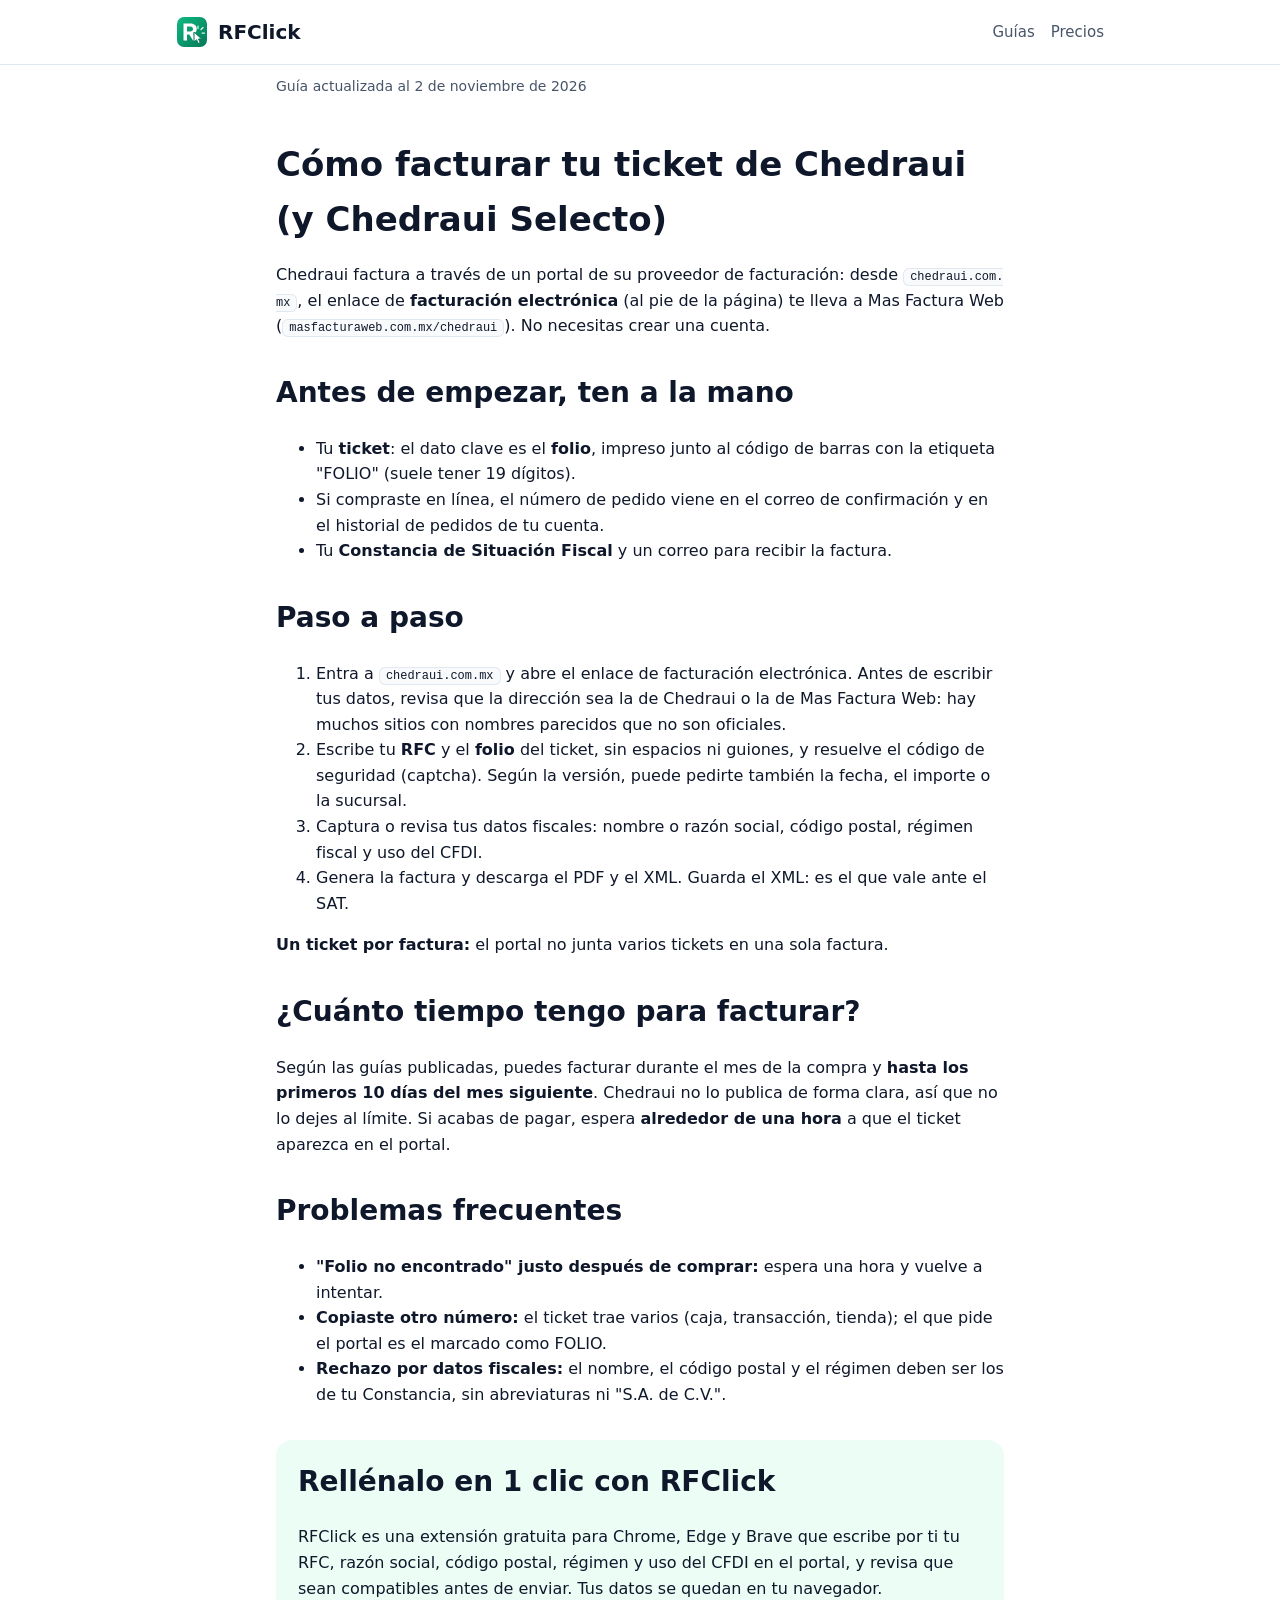
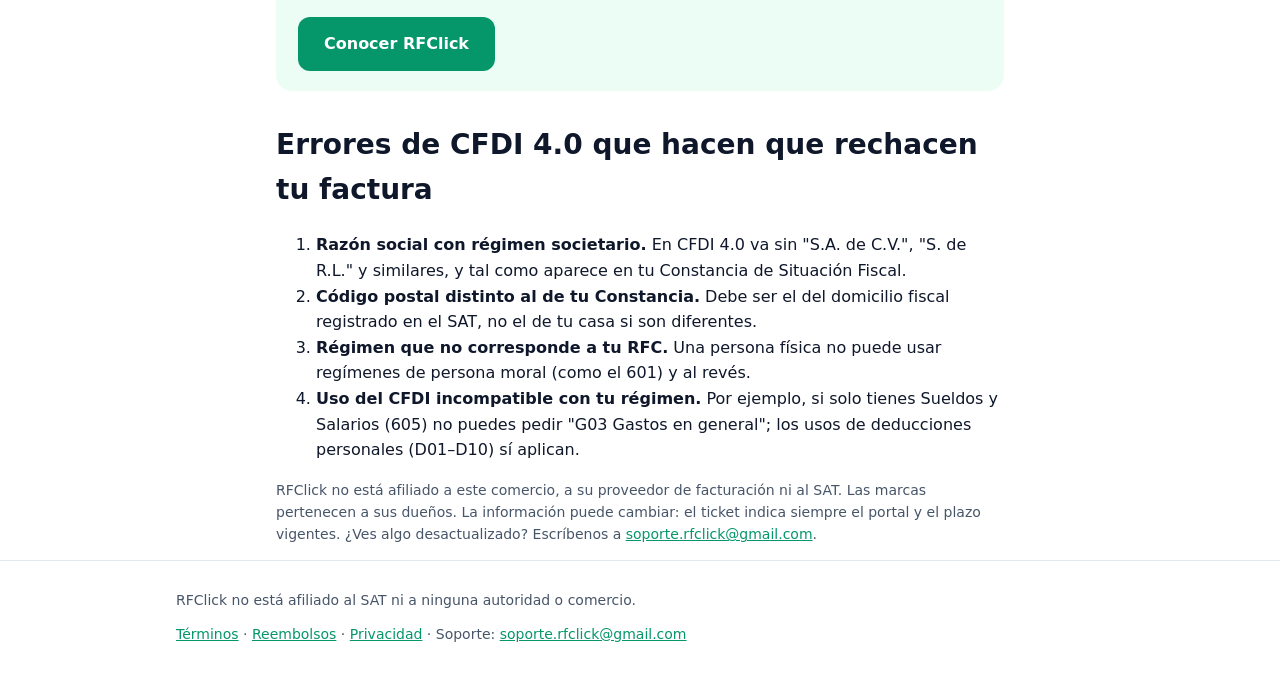
==== facturar-chedraui.html @ 7af008f0 "Guías para facturar en Soriana y Chedraui Co-Authored-By: Claude Opus 5.5 <noreply@anthropic.com> Cl" ====
<!doctype html>
<html lang="es">
<head>
  <meta charset="utf-8">
  <meta name="viewport" content="width=device-width, initial-scale=1">
  <title>Cómo facturar tu ticket de Chedraui (2026) · RFClick</title>
  <meta name="description" content="Paso a paso para facturar tus compras de Chedraui y Chedraui Selecto: el folio del ticket, el portal de facturación, el plazo y errores de CFDI 4.0.">
  <link rel="canonical" href="https://angelomaiale.github.io/rfclick/facturar-chedraui.html">
  <meta property="og:title" content="Cómo facturar tu ticket de Chedraui (2026) · RFClick">
  <meta property="og:description" content="Paso a paso para facturar tus compras de Chedraui y Chedraui Selecto: el folio del ticket, el portal de facturación, el plazo y errores de CFDI 4.0.">
  <meta property="og:image" content="https://angelomaiale.github.io/rfclick/img/og.png">
  <link rel="icon" href="img/favicon-32.png">
  <link rel="stylesheet" href="estilos.css">
  <script type="application/ld+json">{"@context": "https://schema.org", "@type": "HowTo", "name": "Cómo facturar tu ticket de Chedraui", "description": "Paso a paso para facturar tus compras de Chedraui y Chedraui Selecto: el folio del ticket, el portal de facturación, el plazo y errores de CFDI 4.0.", "step": [{"@type": "HowToStep", "position": 1, "name": "Entra al portal de facturación desde chedraui.com.mx"}, {"@type": "HowToStep", "position": 2, "name": "Escribe tu RFC y el folio del ticket y resuelve el captcha"}, {"@type": "HowToStep", "position": 3, "name": "Captura razón social, código postal, régimen y uso del CFDI"}, {"@type": "HowToStep", "position": 4, "name": "Genera la factura en PDF y XML"}]}</script>
</head>
<body>
  <header class="barra">
    <div class="contenedor">
      <a class="marca" href="./"><img src="img/icono.svg" alt="">RFClick</a>
      <nav><a href="./#guias">Guías</a><a href="./#precios">Precios</a></nav>
    </div>
  </header>

  <main class="contenedor legal guia">
    <p class="nota">Guía actualizada al 2 de noviembre de 2026</p>
    <h1>Cómo facturar tu ticket de Chedraui (y Chedraui Selecto)</h1>
    <p>Chedraui factura a través de un portal de su proveedor de facturación: desde <code>chedraui.com.mx</code>,
    el enlace de <strong>facturación electrónica</strong> (al pie de la página) te lleva a Mas Factura Web
    (<code>masfacturaweb.com.mx/chedraui</code>). No necesitas crear una cuenta.</p>

    <h2>Antes de empezar, ten a la mano</h2>
    <ul>
      <li>Tu <strong>ticket</strong>: el dato clave es el <strong>folio</strong>, impreso junto al código de barras
        con la etiqueta "FOLIO" (suele tener 19 dígitos).</li>
      <li>Si compraste en línea, el número de pedido viene en el correo de confirmación y en el historial de
        pedidos de tu cuenta.</li>
      <li>Tu <strong>Constancia de Situación Fiscal</strong> y un correo para recibir la factura.</li>
    </ul>

    <h2>Paso a paso</h2>
    <ol>
      <li>Entra a <code>chedraui.com.mx</code> y abre el enlace de facturación electrónica. Antes de escribir tus
        datos, revisa que la dirección sea la de Chedraui o la de Mas Factura Web: hay muchos sitios con nombres
        parecidos que no son oficiales.</li>
      <li>Escribe tu <strong>RFC</strong> y el <strong>folio</strong> del ticket, sin espacios ni guiones, y
        resuelve el código de seguridad (captcha). Según la versión, puede pedirte también la fecha, el importe o
        la sucursal.</li>
      <li>Captura o revisa tus datos fiscales: nombre o razón social, código postal, régimen fiscal y uso del
        CFDI.</li>
      <li>Genera la factura y descarga el PDF y el XML. Guarda el XML: es el que vale ante el SAT.</li>
    </ol>
    <p><strong>Un ticket por factura:</strong> el portal no junta varios tickets en una sola factura.</p>

    <h2>¿Cuánto tiempo tengo para facturar?</h2>
    <p>Según las guías publicadas, puedes facturar durante el mes de la compra y <strong>hasta los primeros
    10 días del mes siguiente</strong>. Chedraui no lo publica de forma clara, así que no lo dejes al límite.
    Si acabas de pagar, espera <strong>alrededor de una hora</strong> a que el ticket aparezca en el portal.</p>

    <h2>Problemas frecuentes</h2>
    <ul>
      <li><strong>"Folio no encontrado" justo después de comprar:</strong> espera una hora y vuelve a intentar.</li>
      <li><strong>Copiaste otro número:</strong> el ticket trae varios (caja, transacción, tienda); el que pide el
        portal es el marcado como FOLIO.</li>
      <li><strong>Rechazo por datos fiscales:</strong> el nombre, el código postal y el régimen deben ser los de tu
        Constancia, sin abreviaturas ni "S.A. de C.V.".</li>
    </ul>

    <aside class="cta">
      <h2>Rellénalo en 1 clic con RFClick</h2>
      <p>RFClick es una extensión gratuita para Chrome, Edge y Brave que escribe por ti tu RFC, razón social,
      código postal, régimen y uso del CFDI en el portal, y revisa que sean compatibles antes de enviar.
      Tus datos se quedan en tu navegador.</p>
      <a class="boton" href="./">Conocer RFClick</a>
    </aside>

    <h2>Errores de CFDI 4.0 que hacen que rechacen tu factura</h2>
    <ol>
      <li><strong>Razón social con régimen societario.</strong> En CFDI 4.0 va sin "S.A. de C.V.", "S. de R.L." y
        similares, y tal como aparece en tu Constancia de Situación Fiscal.</li>
      <li><strong>Código postal distinto al de tu Constancia.</strong> Debe ser el del domicilio fiscal registrado
        en el SAT, no el de tu casa si son diferentes.</li>
      <li><strong>Régimen que no corresponde a tu RFC.</strong> Una persona física no puede usar regímenes de
        persona moral (como el 601) y al revés.</li>
      <li><strong>Uso del CFDI incompatible con tu régimen.</strong> Por ejemplo, si solo tienes Sueldos y
        Salarios (605) no puedes pedir "G03 Gastos en general"; los usos de deducciones personales (D01–D10)
        sí aplican.</li>
    </ol>

    <p class="nota">RFClick no está afiliado a este comercio, a su proveedor de facturación ni al SAT. Las marcas
    pertenecen a sus dueños. La información puede cambiar: el ticket indica siempre el portal y el plazo
    vigentes. ¿Ves algo desactualizado? Escríbenos a <a href="mailto:soporte.rfclick@gmail.com">soporte.rfclick@gmail.com</a>.</p>
  </main>

  <footer>
    <div class="contenedor">
      <span>RFClick no está afiliado al SAT ni a ninguna autoridad o comercio.</span>
      <span><a href="terminos.html">Términos</a> · <a href="reembolsos.html">Reembolsos</a> · <a href="privacidad.html">Privacidad</a> · Soporte: <a href="mailto:soporte.rfclick@gmail.com">soporte.rfclick@gmail.com</a></span>
    </div>
  </footer>
</body>
</html>
---- estilos.css ----
:root {
  --verde: #059669;
  --verde-oscuro: #047857;
  --verde-claro: #ecfdf5;
  --tinta: #0f172a;
  --suave: #475569;
  --borde: #e2e8f0;
  --fondo: #ffffff;
  --tarjeta: #f8fafc;
}
@media (prefers-color-scheme: dark) {
  :root {
    --verde: #34d399;
    --verde-oscuro: #10b981;
    --verde-claro: #052e22;
    --tinta: #e2e8f0;
    --suave: #94a3b8;
    --borde: #1e293b;
    --fondo: #0b1120;
    --tarjeta: #111827;
  }
}
* { box-sizing: border-box; }
body {
  margin: 0;
  font-family: system-ui, -apple-system, "Segoe UI", Roboto, sans-serif;
  color: var(--tinta);
  background: var(--fondo);
  line-height: 1.6;
}
a { color: var(--verde); }
.contenedor { max-width: 960px; margin: 0 auto; padding: 0 16px; }
header.barra { border-bottom: 1px solid var(--borde); }
header.barra .contenedor { display: flex; align-items: center; justify-content: space-between; height: 64px; }
.marca { display: flex; align-items: center; gap: 10px; font-weight: 800; font-size: 20px; color: var(--tinta); text-decoration: none; }
.marca img { width: 32px; height: 32px; }
nav a { margin-left: 16px; text-decoration: none; color: var(--suave); font-size: 15px; }
.hero { padding: 56px 0 32px; text-align: center; }
.hero h1 { font-size: clamp(32px, 6vw, 52px); line-height: 1.1; margin: 0 0 16px; letter-spacing: -0.02em; }
.hero p { font-size: 19px; color: var(--suave); max-width: 640px; margin: 0 auto 28px; }
.boton {
  display: inline-block; background: var(--verde); color: #fff; text-decoration: none; font-weight: 700;
  padding: 14px 26px; border-radius: 12px;
}
.boton[aria-disabled="true"] { opacity: 0.6; pointer-events: none; }
.nota { display: block; margin-top: 10px; font-size: 14px; color: var(--suave); }
.captura { margin: 40px auto 0; max-width: 900px; border-radius: 16px; overflow: hidden; border: 1px solid var(--borde); }
.captura img { display: block; width: 100%; height: auto; }
section { padding: 40px 0; }
h2 { font-size: 28px; margin: 0 0 20px; }
.rejilla { display: grid; grid-template-columns: repeat(auto-fit, minmax(min(100%, 380px), 1fr)); gap: 16px; }
.tarjeta { background: var(--tarjeta); border: 1px solid var(--borde); border-radius: 14px; padding: 20px; }
.tarjeta h3 { margin: 0 0 6px; font-size: 18px; }
.tarjeta p { margin: 0; color: var(--suave); }
ol.pasos { padding-left: 20px; font-size: 17px; }
.precios .tarjeta strong { font-size: 24px; display: block; margin: 6px 0; }
footer { border-top: 1px solid var(--borde); padding: 28px 0; color: var(--suave); font-size: 14px; }
footer .contenedor { display: flex; flex-wrap: wrap; gap: 12px 24px; justify-content: space-between; }
.legal { max-width: 760px; }
.legal h1 { font-size: 34px; margin: 40px 0 8px; }
.legal table { width: 100%; border-collapse: collapse; font-size: 15px; }
.legal th, .legal td { text-align: left; border-bottom: 1px solid var(--borde); padding: 8px 6px; vertical-align: top; }
.legal .tabla { overflow-x: auto; }
.resumen { background: var(--verde-claro); border-radius: 12px; padding: 14px 18px; }

.guia h2 { margin-top: 32px; }
.guia code { background: var(--tarjeta); border: 1px solid var(--borde); border-radius: 6px; padding: 1px 6px; font-size: 0.92em; word-break: break-all; }
.cta { background: var(--verde-claro); border-radius: 16px; padding: 20px 22px; margin: 32px 0; }
.cta h2 { margin-top: 0; }
.lista-guias a { font-weight: 600; text-decoration: none; }
@media (max-width: 480px) {
  nav a { margin-left: 12px; font-size: 14px; }
  nav a[href="#como"] { display: none; }
}
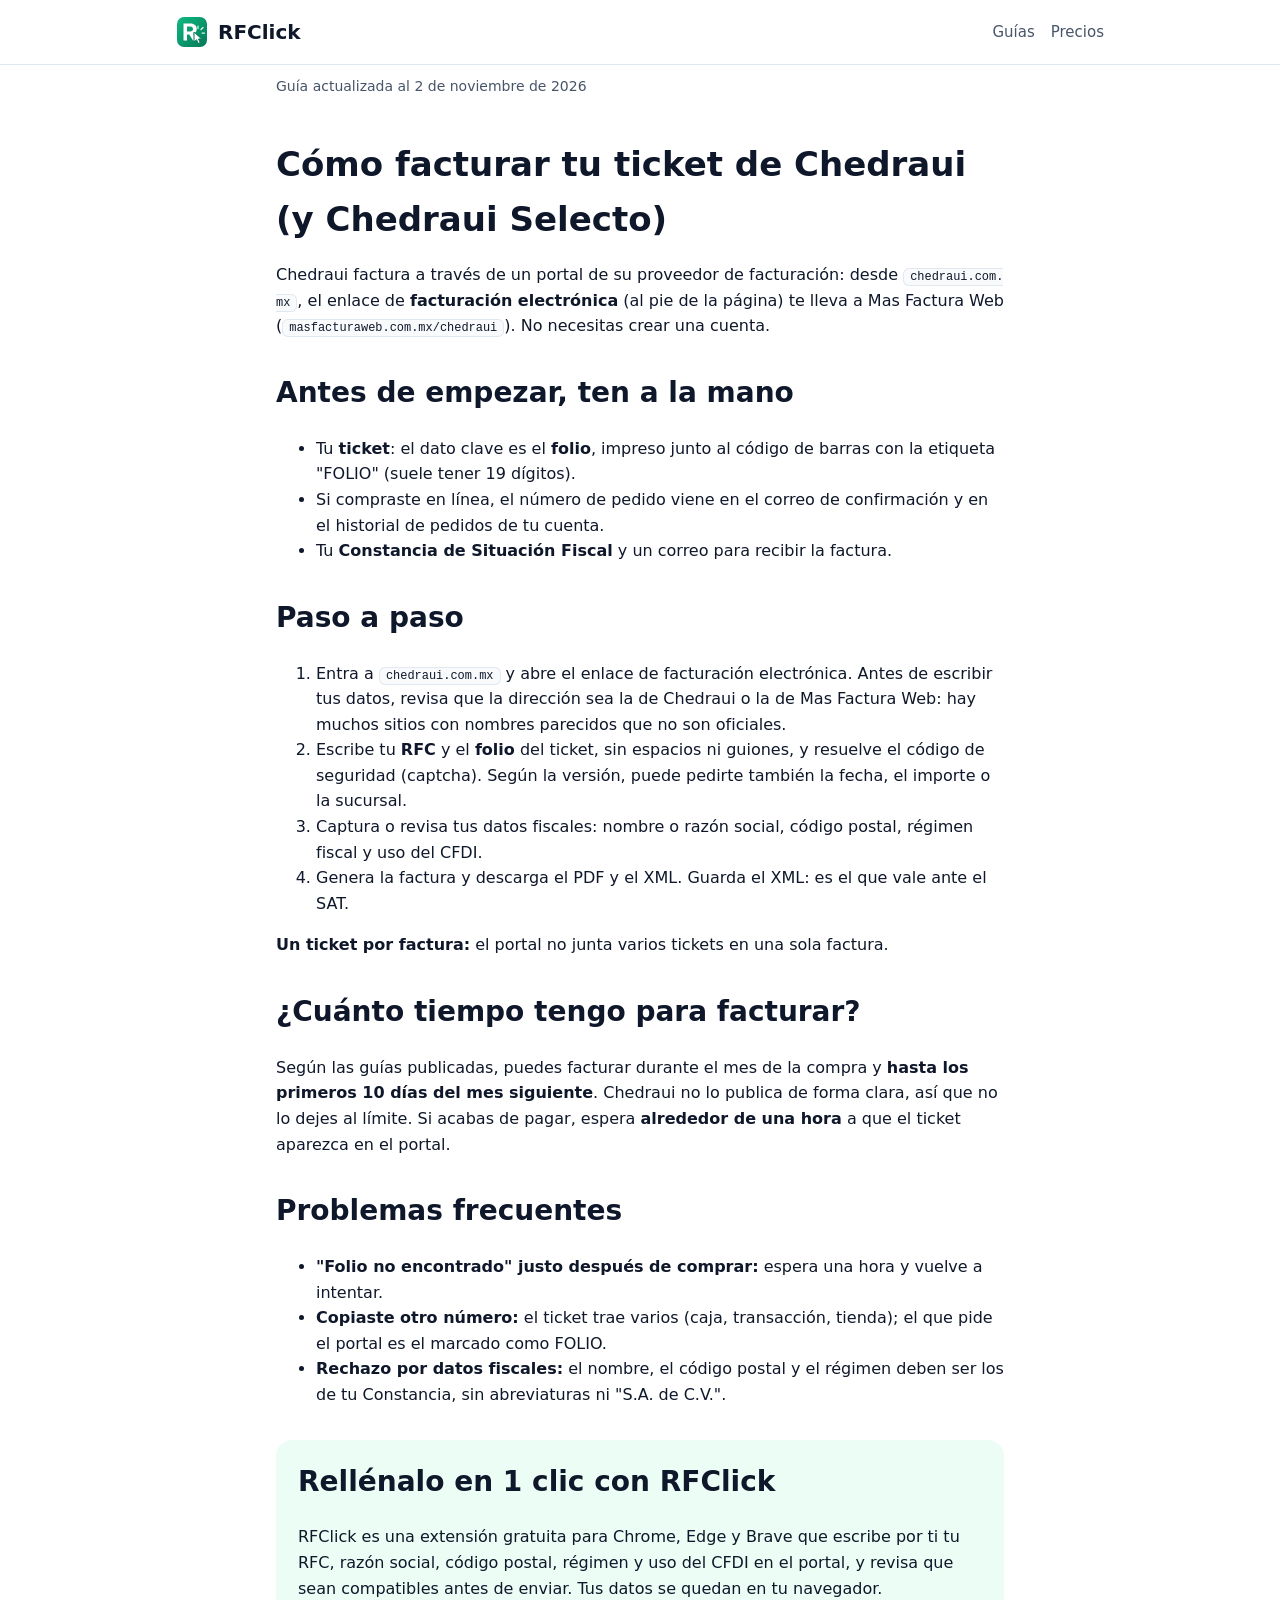
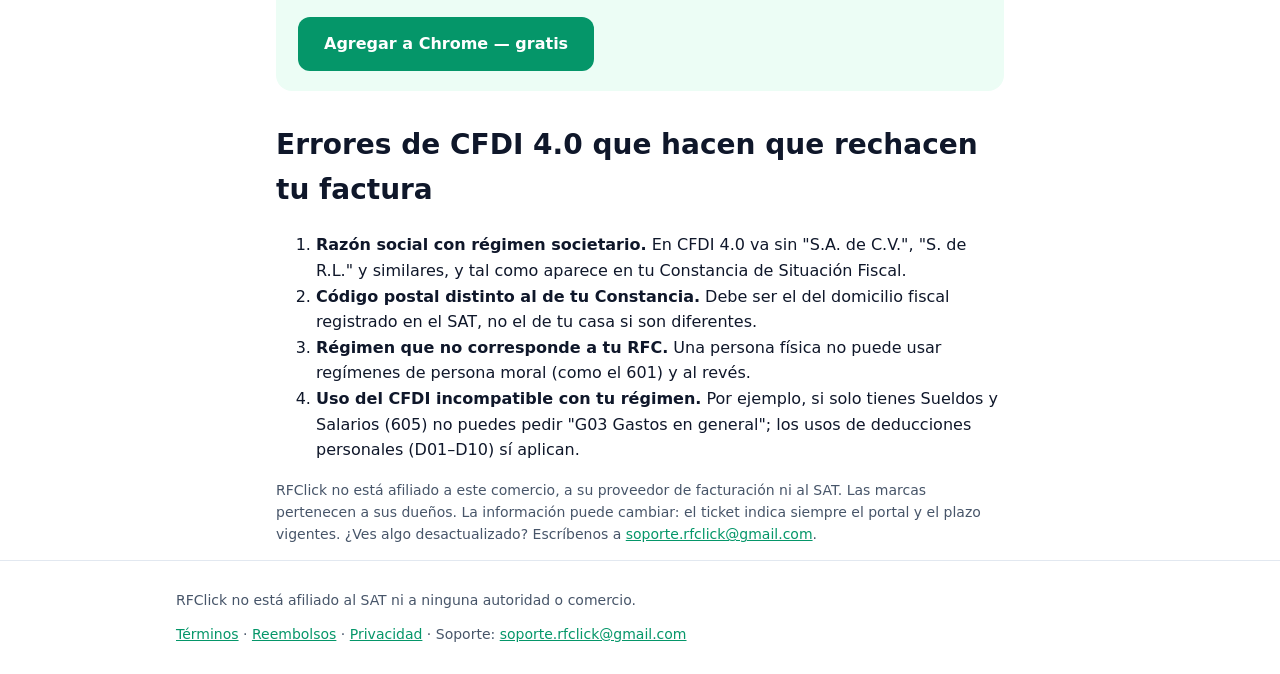
==== commit 28c2dd32: "RFClick ya está en la Chrome Web Store: botones de instalación activos Co-Authored-By: Claude Opus 5" ====
--- a/facturar-chedraui.html
+++ b/facturar-chedraui.html
@@ -70,7 +70,7 @@
       <p>RFClick es una extensión gratuita para Chrome, Edge y Brave que escribe por ti tu RFC, razón social,
       código postal, régimen y uso del CFDI en el portal, y revisa que sean compatibles antes de enviar.
       Tus datos se quedan en tu navegador.</p>
-      <a class="boton" href="./">Conocer RFClick</a>
+      <a class="boton" href="https://chromewebstore.google.com/detail/gjjafhhjfgjnniikjbikakhfceembgin">Agregar a Chrome — gratis</a>
     </aside>
 
     <h2>Errores de CFDI 4.0 que hacen que rechacen tu factura</h2>
